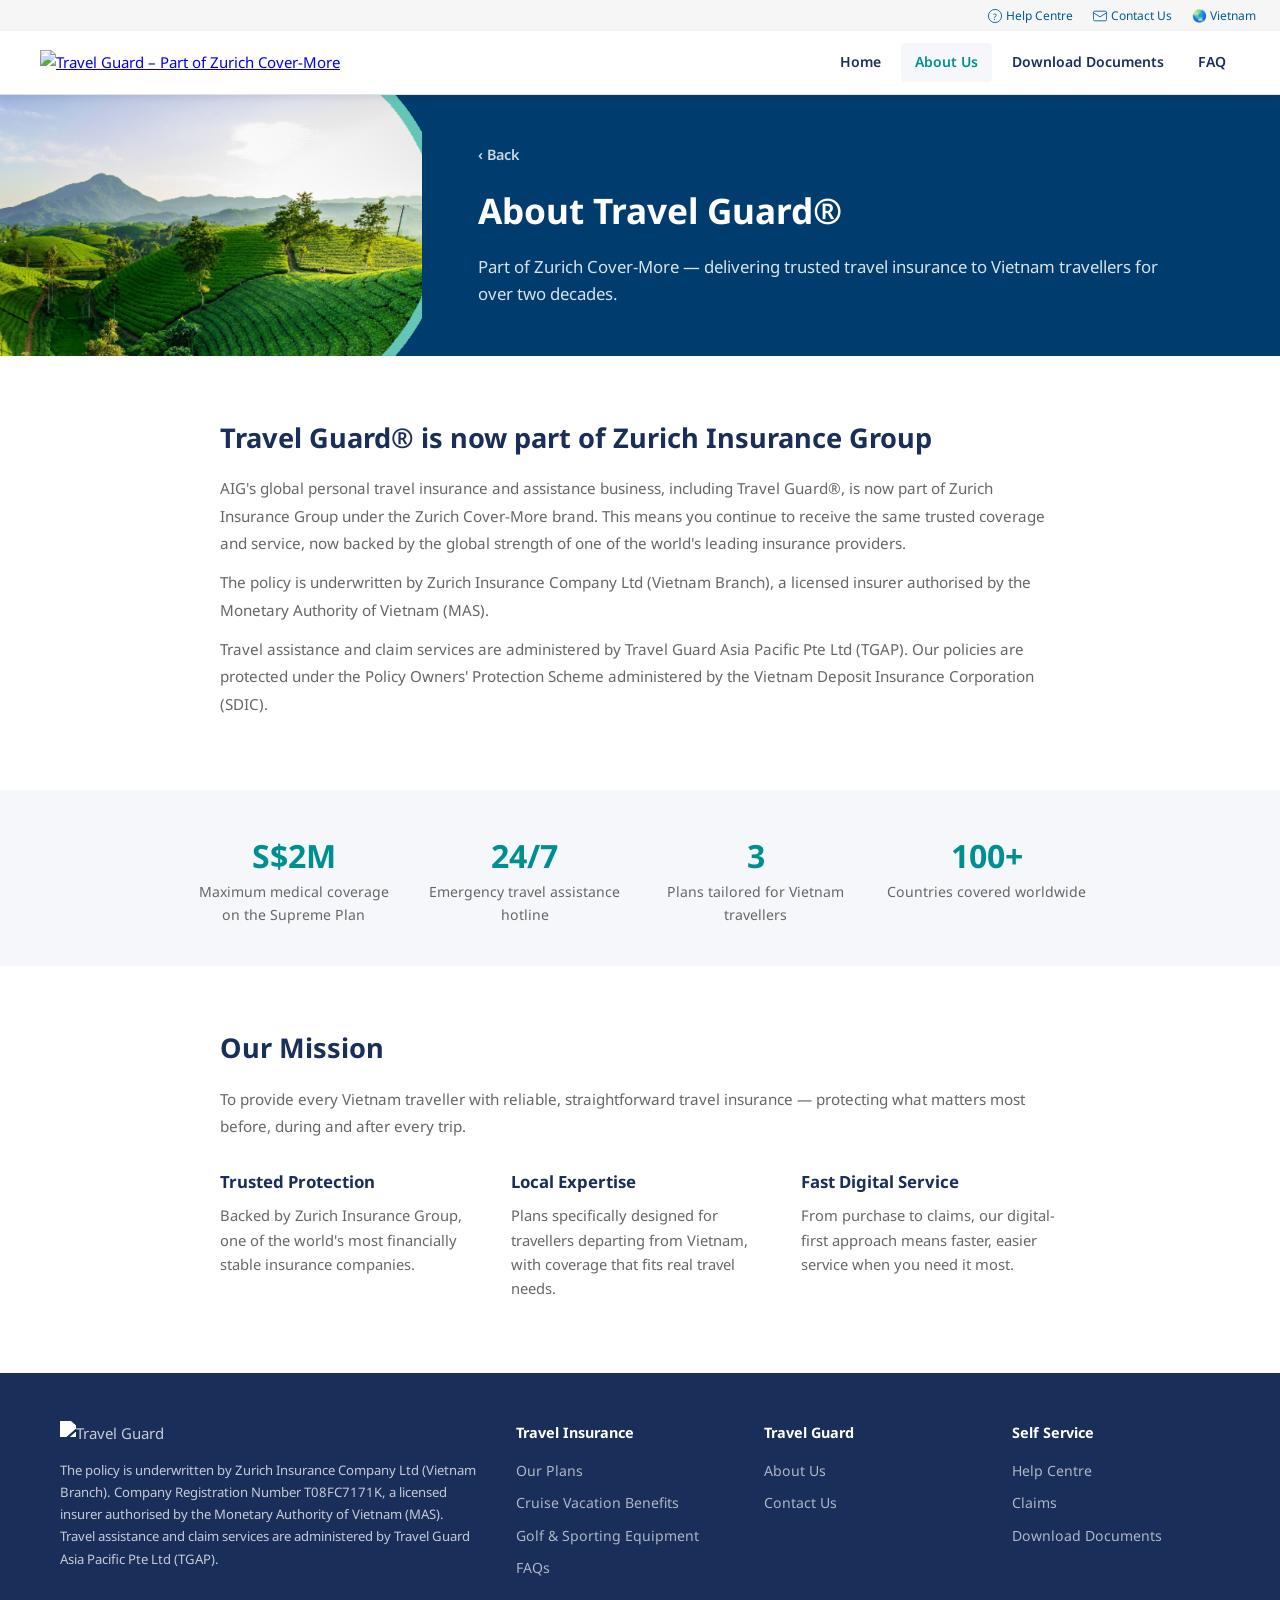
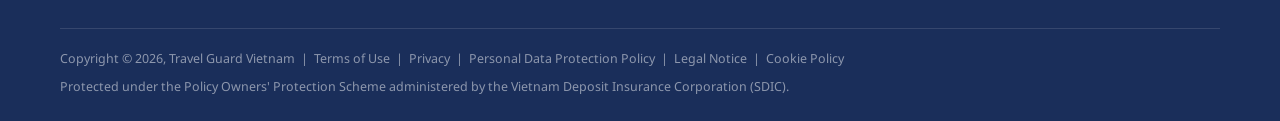
==== about.html @ 767e8b76 "Initial commit - Zurich VN website" ====
<!doctype html>
<html lang="en">
  <head>
    <meta charset="UTF-8" />
    <meta name="viewport" content="width=device-width, initial-scale=1.0" />
    <title>About Us – Travel Guard® Direct Vietnam</title>
    <link rel="preconnect" href="https://fonts.googleapis.com" />
    <link rel="preconnect" href="https://fonts.gstatic.com" crossorigin />
    <link
      href="https://fonts.googleapis.com/css2?family=Noto+Sans:ital,wght@0,300;0,400;0,600;0,700;1,400&display=swap"
      rel="stylesheet"
    />
    <link rel="stylesheet" href="css/styles.css" />
  </head>
  <body>
    <!-- UTILITY BAR -->
    <div class="utility-bar">
      <a href="help.html">
        <svg width="14" height="14" fill="currentColor" viewBox="0 0 16 16">
          <circle
            cx="8"
            cy="8"
            r="7.5"
            stroke="currentColor"
            stroke-width="1"
            fill="none"
          />
          <text
            x="8"
            y="12"
            text-anchor="middle"
            font-size="10"
            fill="currentColor"
          >
            ?
          </text>
        </svg>
        Help Centre
      </a>
      <a href="contact.html">
        <svg width="14" height="12" fill="currentColor" viewBox="0 0 16 12">
          <rect
            x=".5"
            y=".5"
            width="15"
            height="11"
            rx="1.5"
            stroke="currentColor"
            fill="none"
          />
          <path d="M0 2l8 5 8-5" stroke="currentColor" fill="none" />
        </svg>
        Contact Us
      </a>
      <span>🌏 Vietnam</span>
    </div>

    <!-- HEADER -->
    <header>
      <a class="logo" href="index.html">
        <img
          src="https://www.travelguard.com.sg/content/dam/common-logos/zurich/CM_Travel_Guard_v_RGB.svg"
          alt="Travel Guard – Part of Zurich Cover-More"
        />
      </a>
      <button class="hamburger" onclick="toggleNav()" aria-label="Toggle menu">
        <span></span><span></span><span></span>
      </button>
      <nav id="main-nav">
        <a href="index.html">Home</a>
        <a href="about.html" class="active">About Us</a>
        <a href="documents.html">Download Documents</a>
        <a href="faq.html">FAQ</a>
      </nav>
    </header>

    <div class="about-hero">
      <div class="about-hero-img"></div>
      <div class="about-hero-text">
        <a href="index.html" class="back-link">&#8249; Back</a>
        <h1>About Travel Guard®</h1>
        <p>
          Part of Zurich Cover-More — delivering trusted travel insurance to
          Vietnam travellers for over two decades.
        </p>
      </div>
    </div>

    <div class="about-content-wrap">
      <h2>Travel Guard® is now part of Zurich Insurance Group</h2>
      <p>
        AIG's global personal travel insurance and assistance business,
        including Travel Guard®, is now part of Zurich Insurance Group under the
        Zurich Cover-More brand. This means you continue to receive the same
        trusted coverage and service, now backed by the global strength of one
        of the world's leading insurance providers.
      </p>
      <p>
        The policy is underwritten by Zurich Insurance Company Ltd (Vietnam
        Branch), a licensed insurer authorised by the Monetary Authority of
        Vietnam (MAS).
      </p>
      <p>
        Travel assistance and claim services are administered by Travel Guard
        Asia Pacific Pte Ltd (TGAP). Our policies are protected under the Policy
        Owners' Protection Scheme administered by the Vietnam Deposit Insurance
        Corporation (SDIC).
      </p>
    </div>

    <div class="about-stats">
      <div class="about-stats-inner">
        <div class="about-stat">
          <h3>S$2M</h3>
          <p>Maximum medical coverage on the Supreme Plan</p>
        </div>
        <div class="about-stat">
          <h3>24/7</h3>
          <p>Emergency travel assistance hotline</p>
        </div>
        <div class="about-stat">
          <h3>3</h3>
          <p>Plans tailored for Vietnam travellers</p>
        </div>
        <div class="about-stat">
          <h3>100+</h3>
          <p>Countries covered worldwide</p>
        </div>
      </div>
    </div>

    <div class="about-content-wrap">
      <h2>Our Mission</h2>
      <p>
        To provide every Vietnam traveller with reliable, straightforward travel
        insurance — protecting what matters most before, during and after every
        trip.
      </p>

      <div class="about-mission-grid">
        <div class="about-mission-item">
          <h3>Trusted Protection</h3>
          <p>
            Backed by Zurich Insurance Group, one of the world's most
            financially stable insurance companies.
          </p>
        </div>
        <div class="about-mission-item">
          <h3>Local Expertise</h3>
          <p>
            Plans specifically designed for travellers departing from Vietnam,
            with coverage that fits real travel needs.
          </p>
        </div>
        <div class="about-mission-item">
          <h3>Fast Digital Service</h3>
          <p>
            From purchase to claims, our digital-first approach means faster,
            easier service when you need it most.
          </p>
        </div>
      </div>
    </div>

    <!-- FOOTER -->
    <footer>
      <div class="footer-grid">
        <div class="footer-brand">
          <img
            src="https://www.travelguard.com.sg/content/dam/common-logos/zurich/CM_Travel_Guard_v_RGB.svg"
            alt="Travel Guard"
          />
          <p>
            The policy is underwritten by Zurich Insurance Company Ltd (Vietnam
            Branch). Company Registration Number T08FC7171K, a licensed insurer
            authorised by the Monetary Authority of Vietnam (MAS). Travel
            assistance and claim services are administered by Travel Guard Asia
            Pacific Pte Ltd (TGAP).
          </p>
        </div>
        <div class="footer-col">
          <h5>Travel Insurance</h5>
          <ul>
            <li><a href="plans.html">Our Plans</a></li>
            <li><a href="plans.html">Cruise Vacation Benefits</a></li>
            <li><a href="plans.html">Golf &amp; Sporting Equipment</a></li>
            <li><a href="faq.html">FAQs</a></li>
          </ul>
        </div>
        <div class="footer-col">
          <h5>Travel Guard</h5>
          <ul>
            <li><a href="about.html">About Us</a></li>
            <li><a href="contact.html">Contact Us</a></li>
          </ul>
        </div>
        <div class="footer-col">
          <h5>Self Service</h5>
          <ul>
            <li><a href="help.html">Help Centre</a></li>
            <li><a href="claims.html">Claims</a></li>
            <li><a href="documents.html">Download Documents</a></li>
          </ul>
        </div>
      </div>
      <div class="footer-bottom">
        <p>
          Copyright &copy; 2026, Travel Guard Vietnam &nbsp;|&nbsp;
          <a href="#">Terms of Use</a> &nbsp;|&nbsp;
          <a href="#">Privacy</a> &nbsp;|&nbsp;
          <a href="#">Personal Data Protection Policy</a> &nbsp;|&nbsp;
          <a href="#">Legal Notice</a> &nbsp;|&nbsp;
          <a href="#">Cookie Policy</a>
        </p>
        <p style="margin-top: 8px">
          Protected under the Policy Owners' Protection Scheme administered by
          the Vietnam Deposit Insurance Corporation (SDIC).
        </p>
      </div>
    </footer>

    <script>
      function toggleNav() {
        const nav = document.getElementById("main-nav");
        const header = document.querySelector("header");
        nav.classList.toggle("open");
        header.classList.toggle("nav-open");
      }
      document
        .getElementById("main-nav")
        .addEventListener("click", function (e) {
          if (e.target.tagName === "A") {
            this.classList.remove("open");
            document.querySelector("header").classList.remove("nav-open");
          }
        });
    </script>
  </body>
</html>
---- css/styles.css ----
@import url('https://fonts.googleapis.com/css2?family=Noto+Sans:ital,wght@0,300;0,400;0,600;0,700;1,400&display=swap');

@font-face {
  font-family: 'Hinge Icons';
  src: url('/fonts/hinge-icons.woff') format('woff'),
       url('/fonts/hinge-icons.ttf') format('truetype');
  font-weight: normal;
  font-style: normal;
}

*, *::before, *::after { box-sizing: border-box; margin: 0; padding: 0; }

:root {
  --navy: #1a2e5a;
  --teal: #00b5b8;
  --teal-dark: #008f91;
  --light-bg: #f5f7fa;
  --border: #e0e4ea;
  --text: #333;
  --text-muted: #666;
  --white: #fff;
}

body { font-family: 'Noto Sans', Arial, sans-serif; color: var(--text); font-size: 15px; line-height: 1.6; background: #fff; }

/* ── UTILITY BAR ── */
.utility-bar {
  background: #F6F6F6;
  color: rgb(0, 91, 148);
  font-size: 12px;
  padding: 6px 24px;
  display: flex;
  justify-content: flex-end;
  gap: 20px;
  align-items: center;
}
.utility-bar a { color: rgb(0, 91, 148); text-decoration: none; display: flex; align-items: center; gap: 4px; }
.utility-bar a:hover { text-decoration: underline; }

/* ── HEADER ── */
header {
  background: #fff;
  border-bottom: 1px solid var(--border);
  padding: 12px 40px;
  display: flex;
  align-items: center;
  justify-content: space-between;
  position: sticky;
  top: 0;
  z-index: 100;
  box-shadow: 0 2px 8px rgba(0,0,0,.08);
}
.logo img { height: 60px; }
nav { display: flex; gap: 6px; align-items: center; }
nav a {
  text-decoration: none;
  color: var(--navy);
  font-weight: 600;
  font-size: 14px;
  padding: 8px 14px;
  border-radius: 4px;
  transition: background .2s;
  cursor: pointer;
}
nav a:hover, nav a.active { background: var(--light-bg); color: var(--teal-dark); }

/* ── HERO ── */
.hero {
  background: url('/images/singapore-dtc-hero.jpg') center 20%/cover no-repeat;
  min-height: 560px;
  display: flex;
  align-items: center;
  position: relative;
}
.hero::before {
  content: '';
  position: absolute; inset: 0;
  background: linear-gradient(to right, rgba(26,46,90,.32) 45%, rgba(26,46,90,.05));
}
.hero-content {
  position: relative;
  color: #fff;
  padding: 60px 60px;
  max-width: 580px;
}
.hero-content h1 { font-size: 2.4rem; font-weight: 700; line-height: 1.2; margin-bottom: 12px; }
.hero-content p { font-size: 1.1rem; opacity: .9; margin-bottom: 28px; }

/* ── BUTTONS ── */
.btn {
  display: inline-block;
  padding: 12px 28px;
  border-radius: 50px;
  font-weight: 700;
  font-size: 14px;
  cursor: pointer;
  text-decoration: none;
  border: none;
  transition: all .2s;
}
.btn-teal { background: var(--teal); color: #fff; }
.btn-teal:hover { background: var(--teal-dark); }
.btn-outline { background: transparent; border: 2px solid var(--navy); color: var(--navy); }
.btn-outline:hover { background: var(--navy); color: #fff; }
.btn-navy { background: var(--navy); color: #fff; }
.btn-navy:hover { opacity: .88; }

/* ── SECTION ── */
.section { padding: 60px 60px; }
.section-light { background: var(--light-bg); }
.section-navy { background: var(--navy); color: #fff; }
.section-title { font-size: 2.1rem; font-weight: 600; color: var(--navy); margin-bottom: 8px; }
.section-subtitle { font-size: 1rem; color: var(--text-muted); margin-bottom: 36px; max-width: 700px; }
.section-navy .section-title { color: #fff; }
.section-navy .section-subtitle { color: rgba(255,255,255,.75); }
.center { text-align: center; margin-left: auto; margin-right: auto; }

/* ── ZURICH BANNER ── */
.zurich-banner {
  display: grid;
  grid-template-columns: 300px 1fr;
  min-height: 340px;
  position: relative;
  width: 100%;
  gap: 0;
  background: #003D6E;
}
.zurich-banner-left {
  background: #9CC7E6;
  position: relative;
  display: flex;
  align-items: center;
  justify-content: flex-end;
  overflow: visible;
}
.zurich-banner-left img {
  position: absolute;
  right: -90px;
  width: 260px;
  height: auto;
  z-index: 2;
  border-radius: 4px;
}
.zurich-banner-right {
  background: #003D6E;
  padding: 48px 52px 48px 180px;
  display: flex;
  flex-direction: column;
  justify-content: center;
}
.zurich-banner-right h2 { font-size: 1.55rem; color: #fff; margin-bottom: 14px; font-weight: 700; }
.zurich-banner-right hr { border: none; border-top: 2px solid #c8a84b; margin-bottom: 20px; }
.zurich-banner-right p { color: rgba(255,255,255,.85); font-size: 0.93rem; line-height: 1.75; margin-bottom: 12px; }
.zurich-banner-right a { color: #fff; text-decoration: underline; }

@media (max-width: 768px) {
  .zurich-banner {
    display: flex;
    flex-direction: column;
  }
  .zurich-banner-left {
    background: #003D6E;
    justify-content: center;
    align-items: center;
    padding: 32px 40px 0;
    height: auto;
    overflow: hidden;
  }
  .zurich-banner-left img {
    position: static;
    width: 100%;
    max-width: 320px;
    right: auto;
    border-radius: 6px;
    display: block;
    margin: 0 auto;
  }
  .zurich-banner-right {
    background: #003D6E;
    padding: 8px 24px 36px;
  }
}

/* ── PLAN CARDS (homepage) ── */
.plan-cards { display: grid; grid-template-columns: repeat(3,1fr); gap: 24px; margin-top: 20px; }
.plan-card {
  background: #fff;
  border-radius: 12px;
  overflow: hidden;
  box-shadow: 0 2px 16px rgba(0,0,0,.08);
  border: 1px solid #9CC7E6;
  transition: border-color .2s, transform .2s;
  text-decoration: none;
  color: inherit;
}
.plan-card:hover { border-color: var(--teal); transform: translateY(-4px); }
.plan-card img { width: 100%; height: 130px; object-fit: cover; }
.plan-card-body { padding: 20px 24px 24px; text-align: center; }
.plan-card-body h3 { font-size: 1.611rem; color: #2167AE; margin-bottom: 6px; font-weight: 600; }
.plan-card-body p { font-size: 0.778rem; color: #1c252e; margin-bottom: 14px; }
.plan-card-body ul { list-style: none; font-size: 1rem; color: #1c252e; display: table; margin: 0 auto; }
.plan-card-body ul li { padding: 5px 0; padding-left: 22px; position: relative; font-weight: 600; text-align: left; }
.plan-card-body ul li::before {
  content: '';
  position: absolute;
  left: 0;
  top: 6px;
  width: 16px;
  height: 16px;
  background: url('/images/icons/Tick2.svg') center/contain no-repeat;
}

/* ── WHY TRUST SECTION ── */
.why-trust-section {
  display: flex;
  flex-direction: row;
  gap: 30px;
  align-items: center;
  justify-content: center;
  background: #e4edf8;
  padding: 60px 30px;
}
.why-trust-img {
  flex: 0 1 calc(25% - 22.5px);
  min-width: 200px;
}
.why-trust-img img { width: 100%; height: auto; display: block; }
.why-trust-content { flex: 0 1 calc(50% - 15px); min-width: 0; }
.why-trust-content .section-title { font-size: 1.7rem; margin-bottom: 16px; }
.why-trust-desc { font-size: 0.93rem; color: var(--text-muted); line-height: 1.75; margin-bottom: 20px; }
.why-trust-subtitle { font-size: 1.1rem; font-weight: 700; color: var(--navy); margin-bottom: 16px; }
.why-trust-list { list-style: none; display: flex; flex-direction: column; gap: 14px; }
.why-trust-list li { display: flex; gap: 16px; align-items: flex-start; font-size: 0.93rem; color: var(--text); line-height: 1.6; }
.why-trust-list li img { width: 36px; height: 36px; flex-shrink: 0; margin-top: 2px; }

@media (max-width: 768px) {
  .why-trust-section { flex-direction: column; padding: 36px 20px; gap: 20px; }
  .why-trust-img { width: 200px; align-self: center; }
  .why-trust-content { max-width: 100%; }
}

/* ── FAQ ACCORDION ── */
.faq-list { max-width: 930px; margin: 0 auto; }
.faq-item { border-top: 1px solid #f1f6fb; }
.faq-item:last-child { border-bottom: 1px solid #f1f6fb; }
.faq-question {
  width: 100%; text-align: left; background: none; border: none;
  padding: 30px 60px 30px 0; font-size: 1.333rem; font-weight: 600; color: #2167AE;
  cursor: pointer; display: flex; justify-content: space-between; align-items: center;
  font-family: inherit; line-height: 1.4; position: relative;
}
.faq-question:hover { color: var(--navy); }
.faq-question .faq-icon {
  position: absolute; right: 0; top: 50%; transform: translateY(-50%);
  width: 20px; height: 20px; flex-shrink: 0; color: #2167AE; transition: transform .3s;
}
.faq-item.open .faq-question .faq-icon { transform: translateY(-50%) rotate(180deg); }
.faq-answer { display: none; padding: 0 0 24px; font-size: 0.95rem; color: var(--text-muted); line-height: 1.7; }
.faq-item.open .faq-answer { display: block; }
.faq-group-title { font-size: 2.1rem; color: #003D6E; font-weight: 600; margin: 48px 0 8px; }
.faq-page-hero { background: #fff; text-align: center; padding: 56px 30px 32px; }
.faq-page-hero h1 { font-size: 2.4rem; color: #003D6E; font-weight: 700; margin-bottom: 16px; max-width: 860px; margin-left: auto; margin-right: auto; }
.faq-page-hero p { color: var(--text-muted); font-size: 1rem; margin-bottom: 28px; }
.faq-page-nav { font-size: 0.88rem; }
.faq-page-nav strong { display: block; font-weight: 700; color: var(--navy); letter-spacing: 0.05em; margin-bottom: 6px; }
.faq-page-nav a { color: #2167AE; text-decoration: underline; }
.faq-content-section { background: #f1f6fc; padding: 0 30px 60px; }
.faq-content-inner { max-width: 930px; margin: 0 auto; }

/* ── PLANE DIVIDER ── */
.plane-divider {
  display: flex;
  align-items: center;
  width: 88%;
  margin: 0;
  position: relative;
  margin-top: -27px;
}
.plane-divider-line {
  flex: 1;
  height: 11.5px;
  background: #64C5B9;
}
.plane-divider-img {
  width: 80px;
  height: auto;
  margin-left: -4px;
  filter: none;
}

/* ── PLANS PAGE ── */
.plans-hero {
  background: url('/images/tgplans_featured.jpg') center/cover no-repeat;
  min-height: 280px; display: flex; align-items: center; justify-content: center;
  text-align: center; position: relative;
}
.plans-hero::before { content:''; position:absolute; inset:0; background:rgba(0,40,90,0.55); }
.plans-hero-content { position: relative; z-index: 1; color: #fff; padding: 0 40px; }
.plans-hero-content h1 { font-size: 2.4rem; font-weight: 700; margin-bottom: 0; }
.plans-intro { text-align: center; padding: 52px 40px 36px; background: #fff; }
.plans-intro h2 { font-size: 1.75rem; color: var(--navy); font-weight: 700; margin-bottom: 14px; }
.plans-intro p { color: var(--text-muted); max-width: 780px; margin: 0 auto; font-size: 0.97rem; line-height: 1.7; }

.plan-detail-wrap.bg-grey { background: #f5f7fa; }
.plan-detail { display: grid; grid-template-columns: 300px 1fr; gap: 60px; align-items: start; padding: 60px; max-width: 1220px; margin-left: auto; margin-right: auto; }
.plan-detail-left { text-align: center; }
.plan-detail-left img { width: 260px; height: auto; object-fit: cover; display: block; margin: 0 auto 20px; border-radius: 8px; }
.plan-detail-left.plan-img-circle img { height: 260px; border-radius: 50%; }
.plan-detail-left h2 { font-size:2.111rem; color: #003D6E; font-weight: 600; margin-bottom: 6px; }
.plan-detail-left h3 { font-size: 1.333rem; color: #003D6E; font-weight: 400; margin-bottom: 14px; }
.plan-detail-left p { font-size: 1rem; color: var(--text-muted); line-height: 1.65; }
.plan-detail-right h3.plan-why { font-size: 1.611rem; line-height: 1.65;color:#003D6E; font-weight: 700; margin-bottom: 4px; }
.plan-detail-right p.plan-benefits-label { font-size: 1.167rem; color: #003D6E; font-weight: 700; margin-bottom: 20px; }
.plan-icon-list { display: flex; flex-direction: column; gap: 18px; }
.plan-icon-item { display: flex; align-items: flex-start; gap: 16px; }
.plan-icon-item img { width: 32px; height: 32px; flex-shrink: 0; margin-top: 2px; }
.plan-icon-item p { font-size: 1rem; color: #003D6E; line-height: 1.55; margin: 0; }

/* ── COMPARISON CARDS ── */
.compare-section { padding: 60px 40px; background: #fff; }
.compare-section-inner { max-width: 1100px; margin: 0 auto; }
.compare-section h2 { font-size: 1.75rem; color: var(--navy); text-align: center; font-weight: 700; margin-bottom: 8px; }
.compare-section .compare-sub { text-align: center; color: var(--text-muted); font-size: 0.95rem; margin-bottom: 28px; }
.compare-section .compare-desc { text-align: center; color: var(--text-muted); font-size: 0.9rem; max-width: 700px; margin: 0 auto 36px; line-height: 1.6; }
.compare-cards { display: grid; grid-template-columns: 1fr 1fr 1fr; gap: 28px; }
.compare-card { border: 1px solid #9CC7E6; border-radius: 4px; overflow: hidden; }
.compare-card-img img { width: 100%; height: 160px; object-fit: cover; display: block; }
.compare-card-body { padding: 20px; }
.compare-card-body h3 { font-size: 1.611rem; color: #2167AE; font-weight: 700; text-align: center; margin-bottom: 4px; }
.compare-card-body p.card-sub { font-size: 0.778rem; color: var(--text-muted); text-align: center; margin-bottom: 16px; }
.compare-card-checklist { list-style: none; margin-bottom: 0; }
.compare-card-checklist li { display: flex; align-items: flex-start; gap: 10px; font-size: 0.88rem; padding: 6px 0; border-bottom: 1px solid #f1f6fb; line-height: 1.4; }
.compare-card-checklist li:last-child { border-bottom: none; }
.compare-card-checklist li img { width: 16px; height: 16px; flex-shrink: 0; margin-top: 2px; }
.compare-card-popular { background: #003D6E; color: #fff; font-size: 0.88rem; font-weight: 600; padding: 10px 20px; text-align: center; }
.compare-coverage-row { padding: 12px 20px; border-bottom: 1px solid #f1f6fb; text-align: center; }
.compare-coverage-row:last-child { border-bottom: none; }
.compare-coverage-row .cov-name { font-size: 0.88rem; color: #2167AE; font-weight: 700; margin-bottom: 3px; }
.compare-coverage-row .cov-val { font-size: 0.82rem; color: var(--text-muted); display: flex; align-items: center; justify-content: center; gap: 5px; }
.compare-coverage-row .cov-val.not-included { color: #c00; }
.tick { color: var(--teal); font-weight: 700; }
.cross { color: #c00; }
.compare-med-header { background: #003D6E; color: #fff; font-size: 0.88rem; font-weight: 600; padding: 10px 20px; text-align: center; }
.cat-row td { font-weight: 700; color: var(--navy); background: #eef2f8 !important; font-size: 0.88rem; text-transform: uppercase; letter-spacing: .5px; }

/* ── DOCUMENTS PAGE ── */
.docs-page-wrap { max-width: 860px; margin: 0 auto; padding: 60px 30px; }
.docs-page-wrap h1 { font-size: 1.9rem; font-weight: 700; color: var(--navy); margin-bottom: 8px; }
.docs-page-wrap .docs-subtitle { color: var(--text-muted); font-size: 0.95rem; margin-bottom: 48px; }
.docs-group { margin-bottom: 44px; }
.docs-group-title { font-size: 1.1rem; font-weight: 700; color: var(--navy); margin-bottom: 20px; padding-bottom: 10px; border-bottom: 2px solid #eef4fb; }
.doc-item {
  display: flex; align-items: center; gap: 18px;
  padding: 14px 0; border-bottom: 1px solid #f1f6fb;
  cursor: pointer; text-decoration: none;
}
.doc-item:last-child { border-bottom: none; }
.doc-item:hover .doc-item-name { color: #2167AE; text-decoration: underline; }
.doc-item img, .doc-item svg { width: 36px; height: 36px; flex-shrink: 0; }
.doc-item-name { font-weight: 700; color: var(--navy); font-size: 0.95rem; }
.doc-info p { color: var(--text-muted); font-size: 0.82rem; }
.doc-info .doc-size { color: var(--teal-dark); font-size: 0.8rem; font-weight: 600; }

/* ── CLAIMS PAGE ── */
.claims-page-wrap { max-width: 760px; margin: 0 auto; padding: 60px 30px; }
.claims-page-wrap h1 { font-size: 1.9rem; font-weight: 700; color: var(--navy); margin-bottom: 28px; }
.claims-expect-item { display: flex; align-items: flex-start; gap: 18px; margin-bottom: 22px; }
.claims-expect-item img { width: 36px; height: 36px; flex-shrink: 0; margin-top: 2px; }
.claims-expect-item p { font-size: 0.95rem; color: var(--text-muted); line-height: 1.6; margin: 0; }
.claims-expect-item p strong { color: var(--navy); }
.claims-docs-section { margin-top: 48px; }
.claims-docs-section h2 { font-size: 1.4rem; font-weight: 700; color: var(--navy); margin-bottom: 8px; }
.claims-docs-section > p { font-size: 0.95rem; color: var(--text-muted); margin-bottom: 20px; }
.claims-docs-section h3 { font-size: 1rem; font-weight: 700; color: #2167AE; margin-bottom: 10px; }
.claims-docs-section ul { list-style: disc; padding-left: 24px; }
.claims-docs-section ul li { font-size: 0.95rem; color: #2167AE; margin-bottom: 6px; }

/* ── CONTACT PAGE ── */
.contact-hero { display: flex; background: #003D6E; min-height: 240px; overflow: hidden; }
.contact-hero-img { flex-shrink: 0; width: 33%; background: url('/images/contact_featured.png') center/cover no-repeat; }
.contact-hero-img img { display: none; }
.contact-hero-text { padding: 48px 56px; display: flex; flex-direction: column; justify-content: center; }
.contact-hero-text .back-link { color: rgba(255,255,255,0.8); font-size: 0.9rem; text-decoration: none; margin-bottom: 16px; display: inline-block; }
.contact-hero-text .back-link:hover { color: #fff; }
.contact-hero-text h1 { color: #fff; font-size: 2.667rem; font-weight: 600; margin-bottom: 10px; }
.contact-hero-text p { color: rgba(255,255,255,0.85); font-size: 1rem; }
.contact-form-wrap { max-width: 900px; margin: 0 auto; padding: 60px 30px; }
.contact-form-wrap h2 { color: var(--navy); font-size: 1.7rem; font-weight: 700; margin-bottom: 12px; }
.contact-form-wrap .form-intro { color: var(--text-muted); font-size: 0.93rem; margin-bottom: 6px; }
.contact-form-wrap .form-intro a { color: #2167AE; }
.contact-form-wrap .required-note { font-size: 0.88rem; color: var(--text-muted); margin-bottom: 28px; }
.contact-form-wrap .required-note span { color: #c00; }
.cf-row { display: grid; grid-template-columns: 1fr 1fr; gap: 20px; margin-bottom: 20px; }
.cf-field { display: flex; flex-direction: column; }
.cf-field label { font-weight: 600; font-size: 0.9rem; color: var(--navy); margin-bottom: 6px; }
.cf-field label span { color: #c00; }
.cf-field input, .cf-field select, .cf-field textarea {
  width: 100%; padding: 10px 14px; border: 1px solid #ccc;
  font-size: 0.93rem; font-family: inherit; color: var(--text);
  background: #fff; box-sizing: border-box;
}
.cf-field input:focus, .cf-field select:focus, .cf-field textarea:focus { outline: none; border-color: #2167AE; }
.cf-field textarea { height: 130px; resize: vertical; }
.cf-divider { border: none; border-top: 1px solid #2167AE; margin: 8px 0 24px; }
.cf-full { margin-bottom: 20px; }
.cf-full label { display: block; font-weight: 600; font-size: 0.9rem; color: var(--navy); margin-bottom: 6px; }
.cf-full label span { color: #c00; }
.cf-full input, .cf-full select, .cf-full textarea {
  width: 100%; padding: 10px 14px; border: 1px solid #ccc;
  font-size: 0.93rem; font-family: inherit; color: var(--text); box-sizing: border-box;
}
.cf-full textarea { height: 130px; resize: vertical; }
.cf-consent { margin: 20px 0; font-size: 0.88rem; }
.cf-consent p { font-weight: 700; color: var(--navy); margin-bottom: 10px; }
.cf-consent p span { color: #c00; }
.cf-consent label { display: flex; align-items: flex-start; gap: 10px; color: var(--text-muted); margin-bottom: 10px; line-height: 1.5; cursor: pointer; }
.cf-consent input[type=checkbox] { margin-top: 2px; flex-shrink: 0; }
.cf-consent a { color: #2167AE; }
.cf-submit { text-align: center; margin-top: 24px; }
.cf-submit button {
  background: #003D6E; color: #fff; border: none; padding: 14px 48px;
  font-size: 1rem; font-weight: 600; font-family: inherit; cursor: pointer;
  border-radius: 40px;
}
.cf-submit button:hover { background: #002d54; }
.contact-support { background: #f6f6f6; padding: 60px 30px; }
.contact-support-inner { max-width: 900px; margin: 0 auto; }
.contact-support-inner h2 { font-size: 1.9rem; color: var(--navy); font-weight: 700; margin-bottom: 32px; }
.contact-support-grid { display: grid; grid-template-columns: 1fr 1fr; gap: 40px 60px; }
.contact-support-item { display: flex; align-items: flex-start; gap: 18px; }
.contact-support-item img { width: 40px; height: 40px; flex-shrink: 0; margin-top: 2px; }
.contact-support-item h3 { font-size: 1.05rem; color: var(--navy); font-weight: 700; margin-bottom: 8px; }
.contact-support-item a { color: #2167AE; text-decoration: none; display: block; font-size: 0.92rem; }
.contact-support-item a:hover { text-decoration: underline; }
.contact-support-item p { font-size: 0.92rem; color: var(--text-muted); line-height: 1.6; margin-top: 4px; }

/* ── HELP CENTRE ── */
.help-hero {
  background: url('/images/help-center_hero.jpg') center/cover no-repeat;
  min-height: 200px; display: flex; align-items: center; justify-content: center;
  text-align: center; position: relative;
}
.help-hero::before { content:''; position:absolute; inset:0; background:rgba(10,40,80,0.55); }
.help-hero-content { position:relative; z-index:1; color:#fff; padding: 60px 30px; }
.help-hero-content h1 { color:#fff; font-size: 2.5rem; font-weight:700; margin-bottom:12px; }
.help-hero-content p { color:rgba(255,255,255,0.9); font-size:1.05rem; }
.help-in-this-section {
  background:#fff; text-align:center; padding: 18px 30px;
  font-size:0.85rem; border-bottom: 1px solid #e8e8e8;
}
.help-in-this-section strong { display:block; font-weight:700; color:#333; letter-spacing:0.05em; font-size:0.78rem; margin-bottom:6px; }
.help-in-this-section a { color: #2167AE; text-decoration:none; }
.help-in-this-section a:hover { text-decoration:underline; }
.help-in-this-section span { color:#999; margin: 0 6px; }
.help-tools-section { background: #eef4fb; padding: 48px 30px; }
.help-tools-inner { max-width: 900px; margin: 0 auto; display: grid; grid-template-columns: 1fr; gap: 24px; }
.help-tool-card {
  background:#fff; border-radius:4px; padding: 28px 32px;
  display: flex; align-items: flex-start; gap: 20px;
}
.help-tool-card img { width: 40px; height: 40px; flex-shrink:0; margin-top:2px; }
.help-tool-card h2 { color: #2167AE; font-size:1.15rem; font-weight:700; margin-bottom:10px; }
.help-tool-card ul { list-style: disc; padding-left: 20px; color: var(--text-muted); font-size:0.92rem; line-height:1.7; }
.help-tool-card p { color: var(--text-muted); font-size:0.92rem; line-height:1.6; }
.help-faq-section { background:#fff; padding: 60px 30px; }
.help-faq-section h2 { font-size:1.9rem; color:var(--navy); font-weight:700; margin-bottom:32px; }
.help-faq-inner { max-width:930px; margin:0 auto; }
.help-faq-preview { max-width: 760px; margin: 0 auto; }
.help-faq-item { border-bottom: 1px solid var(--border); padding: 14px 0; }
.help-faq-item a { color: var(--navy); text-decoration: none; font-weight: 600; font-size: 0.95rem; }
.help-faq-item a:hover { color: var(--teal-dark); }
.help-support-section { background: #f6f6f6; padding: 60px 30px; }
.help-support-section h2 { font-size:1.9rem; color:var(--navy); font-weight:700; margin-bottom:32px; }
.help-support-inner { max-width:900px; margin:0 auto; display:grid; grid-template-columns: 1fr 1fr; gap: 40px 60px; }
.help-support-item { display:flex; align-items:flex-start; gap:18px; }
.help-support-item img { width:36px; height:36px; flex-shrink:0; margin-top:4px; }
.help-support-item h2 { font-size:1.05rem; color:var(--navy); font-weight:700; margin-bottom:10px; }
.help-support-item a { color:#2167AE; text-decoration:none; display:block; font-size:0.92rem; }
.help-support-item a:hover { text-decoration:underline; }
.help-support-item p { font-size:0.92rem; color:var(--text-muted); line-height:1.6; margin-top:6px; }

/* ── FOOTER ── */
footer {
  background: var(--navy);
  color: rgba(255,255,255,.75);
  padding: 48px 60px 24px;
}
.footer-grid { display: grid; grid-template-columns: 2fr 1fr 1fr 1fr; gap: 40px; margin-bottom: 40px; }
.footer-brand img { height: 55px; filter: brightness(0) invert(1); margin-bottom: 14px; }
.footer-brand p { font-size: 0.82rem; line-height: 1.7; }
.footer-col h5 { color: #fff; font-size: 0.9rem; margin-bottom: 14px; font-weight: 700; }
.footer-col ul { list-style: none; }
.footer-col ul li { margin-bottom: 8px; }
.footer-col ul li a { color: rgba(255,255,255,.65); text-decoration: none; font-size: 0.88rem; }
.footer-col ul li a:hover { color: #fff; }
.footer-bottom { border-top: 1px solid rgba(255,255,255,.12); padding-top: 20px; font-size: 0.78rem; color: rgba(255,255,255,.5); }
.footer-bottom a { color: rgba(255,255,255,.5); text-decoration: none; }
.footer-bottom a:hover { color: rgba(255,255,255,.8); }

/* ── ABOUT PAGE ── */
.about-hero {
  display: flex;
  background: #003D6E;
  min-height: 240px;
  overflow: hidden;
}
.about-hero-img { flex-shrink: 0; width: 33%; background: url('/images/about_us.png') center/cover no-repeat; }
.about-hero-text { padding: 48px 56px; display: flex; flex-direction: column; justify-content: center; color: #fff; }
.about-hero-text .back-link { color: rgba(255,255,255,0.8); font-size: 0.9rem; text-decoration: none; margin-bottom: 16px; display: inline-block; font-weight: 600; }
.about-hero-text .back-link:hover { color: #fff; }
.about-hero-text h1 { font-size: 2.2rem; font-weight: 700; margin-bottom: 16px; }
.about-hero-text p { font-size: 1.05rem; opacity: .85; max-width: 700px; }
.about-content-wrap { max-width: 900px; margin: 0 auto; padding: 60px 30px; }
.about-content-wrap h2 { font-size: 1.7rem; color: var(--navy); font-weight: 700; margin-bottom: 16px; }
.about-content-wrap p { color: var(--text-muted); font-size: 0.95rem; line-height: 1.8; margin-bottom: 12px; }
.about-stats { background: var(--light-bg); padding: 40px 30px; }
.about-stats-inner { max-width: 900px; margin: 0 auto; display: grid; grid-template-columns: repeat(4,1fr); gap: 24px; }
.about-stat { text-align: center; }
.about-stat h3 { font-size: 2rem; color: var(--teal-dark); font-weight: 700; }
.about-stat p { font-size: 0.88rem; color: var(--text-muted); }
.about-mission-grid { display: grid; grid-template-columns: 1fr 1fr 1fr; gap: 32px; margin-top: 28px; }
.about-mission-item h3 { font-size: 1.05rem; color: var(--navy); font-weight: 700; margin-bottom: 8px; }
.about-mission-item p { font-size: 0.92rem; color: var(--text-muted); line-height: 1.65; }

/* ── HAMBURGER ── */
.hamburger {
  display: none;
  flex-direction: column;
  gap: 5px;
  background: none;
  border: none;
  cursor: pointer;
  padding: 4px;
}
.hamburger span {
  display: block;
  width: 24px;
  height: 2px;
  background: var(--navy);
  border-radius: 2px;
  transition: all .3s;
}
.nav-open .hamburger span:nth-child(1) { transform: translateY(7px) rotate(45deg); }
.nav-open .hamburger span:nth-child(2) { opacity: 0; }
.nav-open .hamburger span:nth-child(3) { transform: translateY(-7px) rotate(-45deg); }

/* ── RESPONSIVE ── */
@media (max-width: 768px) {

  /* Utility bar */
  .utility-bar { font-size: 11px; padding: 6px 16px; gap: 12px; }

  /* Header */
  header {
    padding: 10px 16px;
    flex-wrap: wrap;
    position: sticky;
  }
  .logo img { height: 44px; }
  .hamburger { display: flex; }
  nav {
    display: none;
    flex-direction: column;
    width: 100%;
    padding: 8px 0 12px;
    border-top: 1px solid var(--border);
    margin-top: 8px;
    gap: 2px;
  }
  nav.open { display: flex; }
  nav a { font-size: 15px; padding: 10px 8px; }

  /* Sections */
  .section { padding: 36px 16px; }
  .section-title { font-size: 1.35rem; }
  .section-subtitle { font-size: 0.92rem; }

  /* Hero */
  .hero { min-height: 300px; }
  .hero-content { padding: 40px 20px; }
  .hero-content h1 { font-size: 1.7rem; }
  .hero-content p { font-size: 0.95rem; }

  /* Zurich banner */
  .zurich-banner { flex-direction: column; padding: 28px 16px; gap: 20px; }
  .zurich-banner img { width: 100%; max-width: 100%; border-radius: 8px; }

  /* Plan cards — single column */
  .plan-cards { grid-template-columns: 1fr; gap: 16px; }

  /* Trust grid — single column */
  .trust-grid { grid-template-columns: 1fr; gap: 20px; }

  /* FAQ */
  .faq-list { padding: 0; }
  .faq-question { font-size: 0.93rem; }

  /* Plans page */
  .plans-hero { padding: 40px 20px; }
  .plans-hero h1 { font-size: 1.6rem; }
  .plans-intro { padding: 32px 16px 12px; }

  .plan-detail {
    grid-template-columns: 1fr;
    padding: 32px 16px;
    gap: 20px;
  }
  .plan-detail-img { display: flex; justify-content: center; }
  .plan-detail-img img { max-width: 200px; }

  /* Compare table — scrollable */
  .compare-section { padding: 36px 16px; overflow-x: auto; }
  .compare-table { min-width: 560px; font-size: 0.82rem; }
  .compare-table th, .compare-table td { padding: 10px 12px; }

  /* Docs grid */
  .docs-page-wrap { padding: 40px 20px; }

  /* Claims */
  .claims-page-wrap { padding: 40px 20px; }

  /* Contact */
  .contact-hero { flex-direction: column; }
  .contact-hero-img { display: none; }
  .cf-row { grid-template-columns: 1fr; }
  .contact-support-grid { grid-template-columns: 1fr; gap: 28px; }

  /* Help */
  .help-support-inner { grid-template-columns: 1fr; gap: 24px; }

  /* Footer */
  footer { padding: 36px 16px 20px; }
  .footer-grid { grid-template-columns: 1fr; gap: 24px; }

  /* About */
  .about-hero { flex-direction: column; }
  .about-hero-img { display: none; }
  .about-hero-text { padding: 48px 20px; }
  .about-hero-text h1 { font-size: 1.7rem; }
  .about-content-wrap { padding: 40px 20px; }
  .about-mission-grid { grid-template-columns: 1fr; gap: 20px; }
  .about-stats { padding: 28px 16px; }
  .about-stats-inner { grid-template-columns: 1fr 1fr; gap: 16px; }
}

@media (max-width: 480px) {
  .about-stats-inner { grid-template-columns: 1fr 1fr; }
  .hero-content h1 { font-size: 1.45rem; }
}
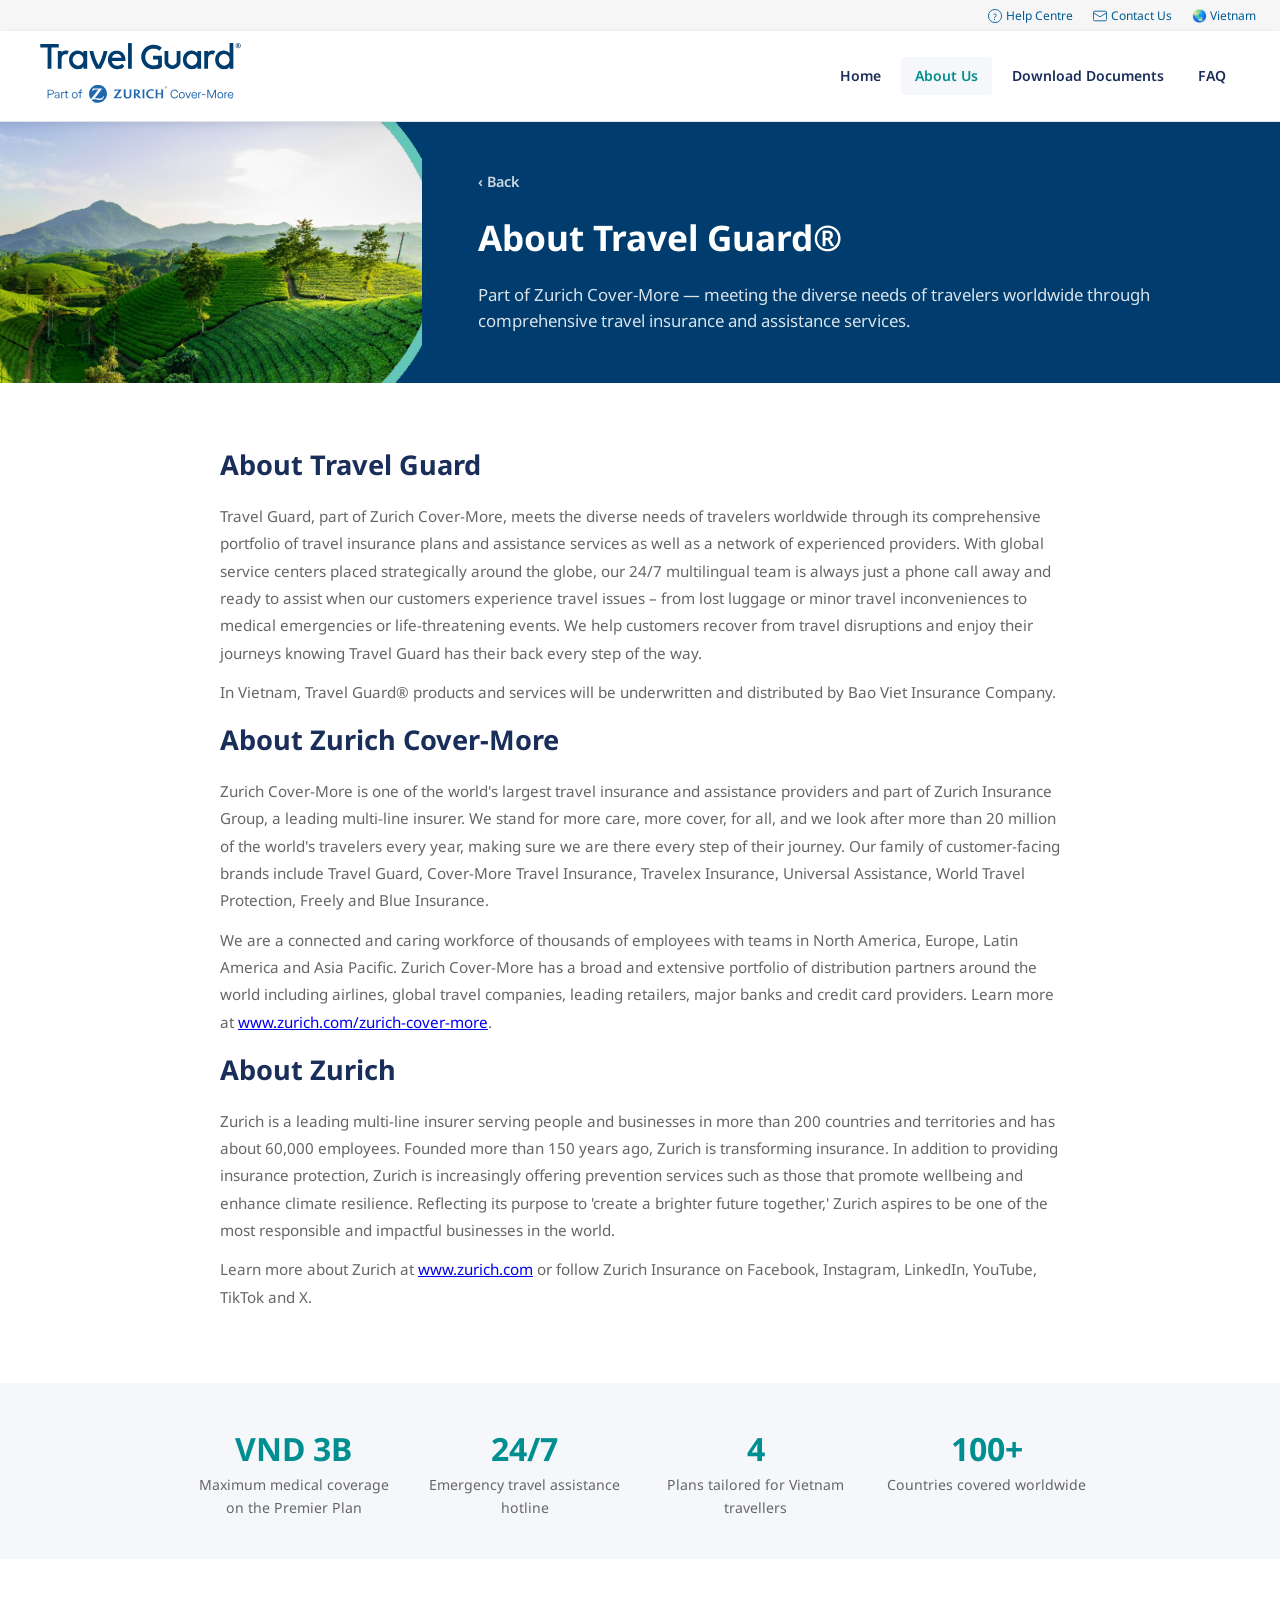
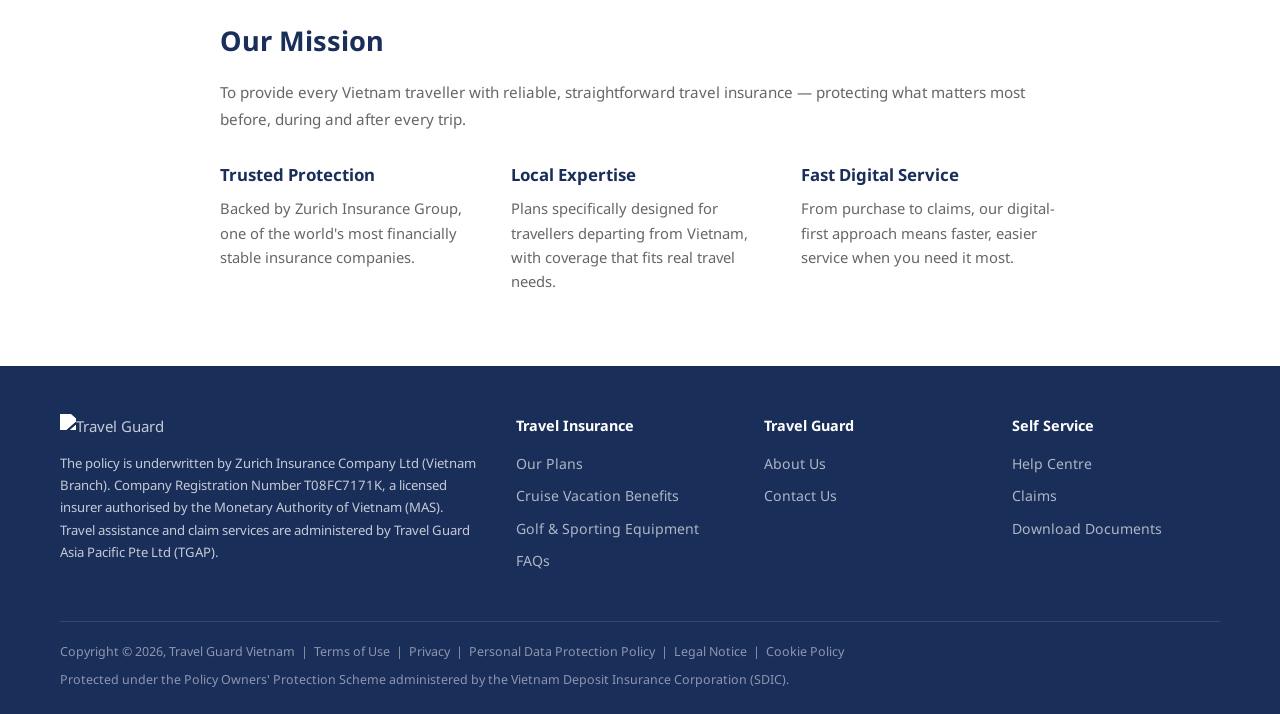
==== commit bc42fbab: "update #69271" ====
--- a/about.html
+++ b/about.html
@@ -59,7 +59,7 @@
     <header>
       <a class="logo" href="index.html">
         <img
-          src="https://www.travelguard.com.sg/content/dam/common-logos/zurich/CM_Travel_Guard_v_RGB.svg"
+          src="/images/CM_Travel_Guard_v_RGB.svg"
           alt="Travel Guard – Part of Zurich Cover-More"
         />
       </a>
@@ -80,46 +80,82 @@
         <a href="index.html" class="back-link">&#8249; Back</a>
         <h1>About Travel Guard®</h1>
         <p>
-          Part of Zurich Cover-More — delivering trusted travel insurance to
-          Vietnam travellers for over two decades.
+          Part of Zurich Cover-More — meeting the diverse needs of travelers
+          worldwide through comprehensive travel insurance and assistance services.
         </p>
       </div>
     </div>
 
     <div class="about-content-wrap">
-      <h2>Travel Guard® is now part of Zurich Insurance Group</h2>
-      <p>
-        AIG's global personal travel insurance and assistance business,
-        including Travel Guard®, is now part of Zurich Insurance Group under the
-        Zurich Cover-More brand. This means you continue to receive the same
-        trusted coverage and service, now backed by the global strength of one
-        of the world's leading insurance providers.
-      </p>
-      <p>
-        The policy is underwritten by Zurich Insurance Company Ltd (Vietnam
-        Branch), a licensed insurer authorised by the Monetary Authority of
-        Vietnam (MAS).
-      </p>
-      <p>
-        Travel assistance and claim services are administered by Travel Guard
-        Asia Pacific Pte Ltd (TGAP). Our policies are protected under the Policy
-        Owners' Protection Scheme administered by the Vietnam Deposit Insurance
-        Corporation (SDIC).
+      <h2>About Travel Guard</h2>
+      <p>
+        Travel Guard, part of Zurich Cover-More, meets the diverse needs of
+        travelers worldwide through its comprehensive portfolio of travel
+        insurance plans and assistance services as well as a network of
+        experienced providers. With global service centers placed strategically
+        around the globe, our 24/7 multilingual team is always just a phone
+        call away and ready to assist when our customers experience travel
+        issues – from lost luggage or minor travel inconveniences to medical
+        emergencies or life-threatening events. We help customers recover from
+        travel disruptions and enjoy their journeys knowing Travel Guard has
+        their back every step of the way.
+      </p>
+      <p>
+        In Vietnam, Travel Guard® products and services will be underwritten
+        and distributed by Bao Viet Insurance Company.
+      </p>
+
+      <h2>About Zurich Cover-More</h2>
+      <p>
+        Zurich Cover-More is one of the world's largest travel insurance and
+        assistance providers and part of Zurich Insurance Group, a leading
+        multi-line insurer. We stand for more care, more cover, for all, and we
+        look after more than 20 million of the world's travelers every year,
+        making sure we are there every step of their journey. Our family of
+        customer-facing brands include Travel Guard, Cover-More Travel
+        Insurance, Travelex Insurance, Universal Assistance, World Travel
+        Protection, Freely and Blue Insurance.
+      </p>
+      <p>
+        We are a connected and caring workforce of thousands of employees with
+        teams in North America, Europe, Latin America and Asia Pacific. Zurich
+        Cover-More has a broad and extensive portfolio of distribution partners
+        around the world including airlines, global travel companies, leading
+        retailers, major banks and credit card providers. Learn more at
+        <a href="https://www.zurich.com/zurich-cover-more" target="_blank" rel="noopener">www.zurich.com/zurich-cover-more</a>.
+      </p>
+
+      <h2>About Zurich</h2>
+      <p>
+        Zurich is a leading multi-line insurer serving people and businesses in
+        more than 200 countries and territories and has about 60,000 employees.
+        Founded more than 150 years ago, Zurich is transforming insurance. In
+        addition to providing insurance protection, Zurich is increasingly
+        offering prevention services such as those that promote wellbeing and
+        enhance climate resilience. Reflecting its purpose to 'create a
+        brighter future together,' Zurich aspires to be one of the most
+        responsible and impactful businesses in the world.
+      </p>
+      <p>
+        Learn more about Zurich at
+        <a href="https://www.zurich.com" target="_blank" rel="noopener">www.zurich.com</a>
+        or follow Zurich Insurance on Facebook, Instagram, LinkedIn, YouTube,
+        TikTok and X.
       </p>
     </div>
 
     <div class="about-stats">
       <div class="about-stats-inner">
         <div class="about-stat">
-          <h3>S$2M</h3>
-          <p>Maximum medical coverage on the Supreme Plan</p>
+          <h3>VND 3B</h3>
+          <p>Maximum medical coverage on the Premier Plan</p>
         </div>
         <div class="about-stat">
           <h3>24/7</h3>
           <p>Emergency travel assistance hotline</p>
         </div>
         <div class="about-stat">
-          <h3>3</h3>
+          <h3>4</h3>
           <p>Plans tailored for Vietnam travellers</p>
         </div>
         <div class="about-stat">
--- a/css/styles.css
+++ b/css/styles.css
@@ -66,7 +66,7 @@
 
 /* ── HERO ── */
 .hero {
-  background: url('/images/singapore-dtc-hero.jpg') center 20%/cover no-repeat;
+  background: url('/images/homepage-hero.jpg') center 20%/cover no-repeat;
   min-height: 560px;
   display: flex;
   align-items: center;
@@ -182,7 +182,7 @@
 }
 
 /* ── PLAN CARDS (homepage) ── */
-.plan-cards { display: grid; grid-template-columns: repeat(3,1fr); gap: 24px; margin-top: 20px; }
+.plan-cards { display: grid; grid-template-columns: repeat(4, minmax(0, 1fr)); gap: 24px; margin-top: 20px; }
 .plan-card {
   background: #fff;
   border-radius: 12px;
@@ -363,17 +363,23 @@
 
 /* ── CLAIMS PAGE ── */
 .claims-page-wrap { max-width: 760px; margin: 0 auto; padding: 60px 30px; }
-.claims-page-wrap h1 { font-size: 1.9rem; font-weight: 700; color: var(--navy); margin-bottom: 28px; }
-.claims-expect-item { display: flex; align-items: flex-start; gap: 18px; margin-bottom: 22px; }
-.claims-expect-item img { width: 36px; height: 36px; flex-shrink: 0; margin-top: 2px; }
-.claims-expect-item p { font-size: 0.95rem; color: var(--text-muted); line-height: 1.6; margin: 0; }
-.claims-expect-item p strong { color: var(--navy); }
-.claims-docs-section { margin-top: 48px; }
-.claims-docs-section h2 { font-size: 1.4rem; font-weight: 700; color: var(--navy); margin-bottom: 8px; }
-.claims-docs-section > p { font-size: 0.95rem; color: var(--text-muted); margin-bottom: 20px; }
-.claims-docs-section h3 { font-size: 1rem; font-weight: 700; color: #2167AE; margin-bottom: 10px; }
-.claims-docs-section ul { list-style: disc; padding-left: 24px; }
-.claims-docs-section ul li { font-size: 0.95rem; color: #2167AE; margin-bottom: 6px; }
+.claims-page-wrap h1 { font-size: 1.9rem; font-weight: 700; color: var(--navy); margin-bottom: 32px; }
+.claims-step { display: flex; gap: 20px; margin-bottom: 36px; align-items: flex-start; }
+.claims-step-num { flex-shrink: 0; width: 36px; height: 36px; border-radius: 50%; background: var(--navy); color: #fff; font-size: 1rem; font-weight: 700; display: flex; align-items: center; justify-content: center; margin-top: 2px; }
+.claims-step-body { flex: 1; }
+.claims-step-body > p { font-size: 0.95rem; color: var(--text); line-height: 1.65; margin-bottom: 12px; }
+.claims-alpha-list { list-style: none; padding-left: 0; margin: 0 0 12px; counter-reset: alpha-counter; }
+.claims-alpha-list li { font-size: 0.95rem; color: var(--text); line-height: 1.65; margin-bottom: 8px; padding-left: 28px; position: relative; }
+.claims-alpha-list li::before { content: "(" counter(alpha-counter, lower-alpha) ")"; counter-increment: alpha-counter; position: absolute; left: 0; color: var(--navy); font-weight: 600; }
+.claims-contact-box { background: #f0f6fc; border-left: 4px solid #2167AE; border-radius: 4px; padding: 16px 20px; margin: 12px 0 16px; }
+.claims-contact-box p { font-size: 0.95rem; color: var(--text); line-height: 1.65; margin: 0 0 4px; }
+.claims-contact-box a { color: #2167AE; }
+.claims-docs-section { margin-top: 20px; }
+.claims-docs-section h3 { font-size: 0.95rem; font-weight: 700; color: var(--navy); margin: 20px 0 8px; }
+.claims-docs-section ul { list-style: disc; padding-left: 24px; margin: 0 0 4px; }
+.claims-docs-section ul li { font-size: 0.93rem; color: var(--text); line-height: 1.6; margin-bottom: 5px; }
+.claims-remark { font-size: 0.88rem; color: var(--text-muted); font-style: italic; margin: 4px 0 0; }
+.claims-disclaimer { margin-top: 40px; padding: 16px 20px; background: #f8f8f8; border: 1px solid var(--border); border-radius: 6px; font-size: 0.88rem; color: var(--text-muted); line-height: 1.65; }
 
 /* ── CONTACT PAGE ── */
 .contact-hero { display: flex; background: #003D6E; min-height: 240px; overflow: hidden; }
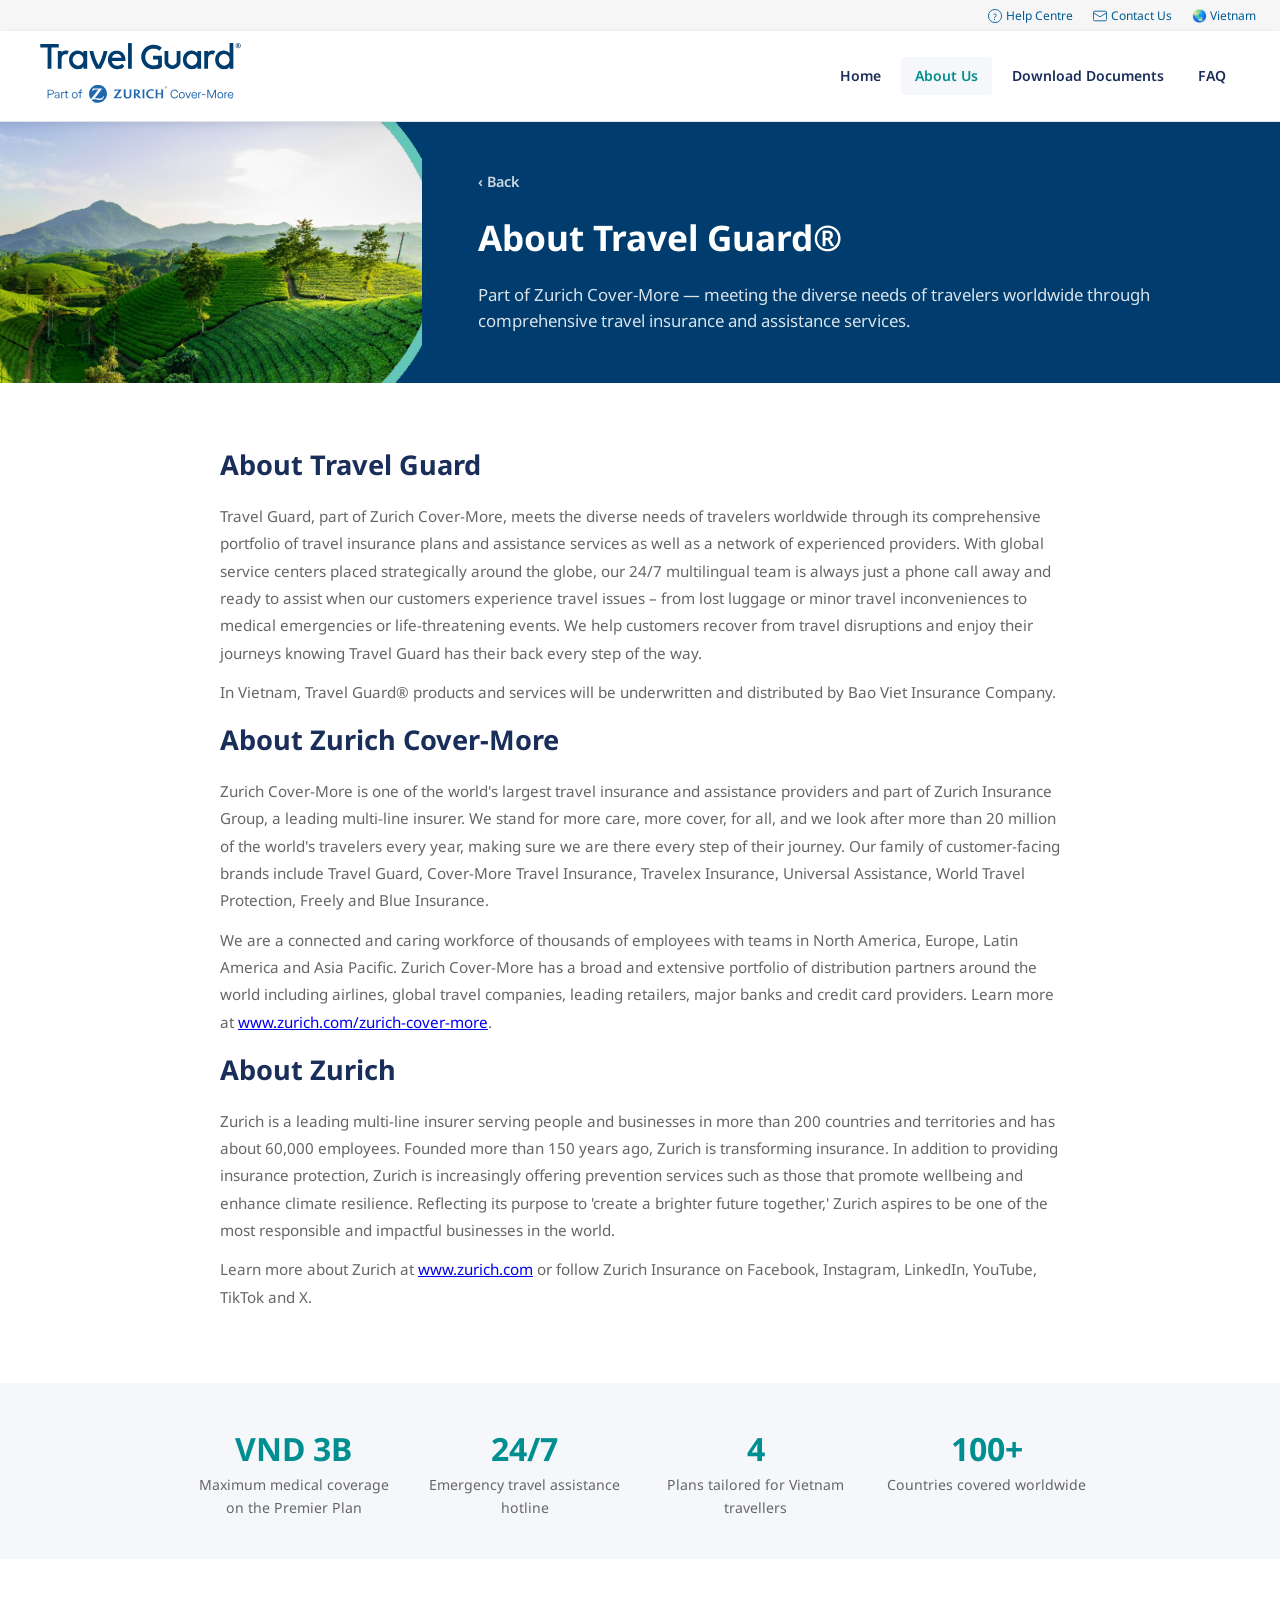
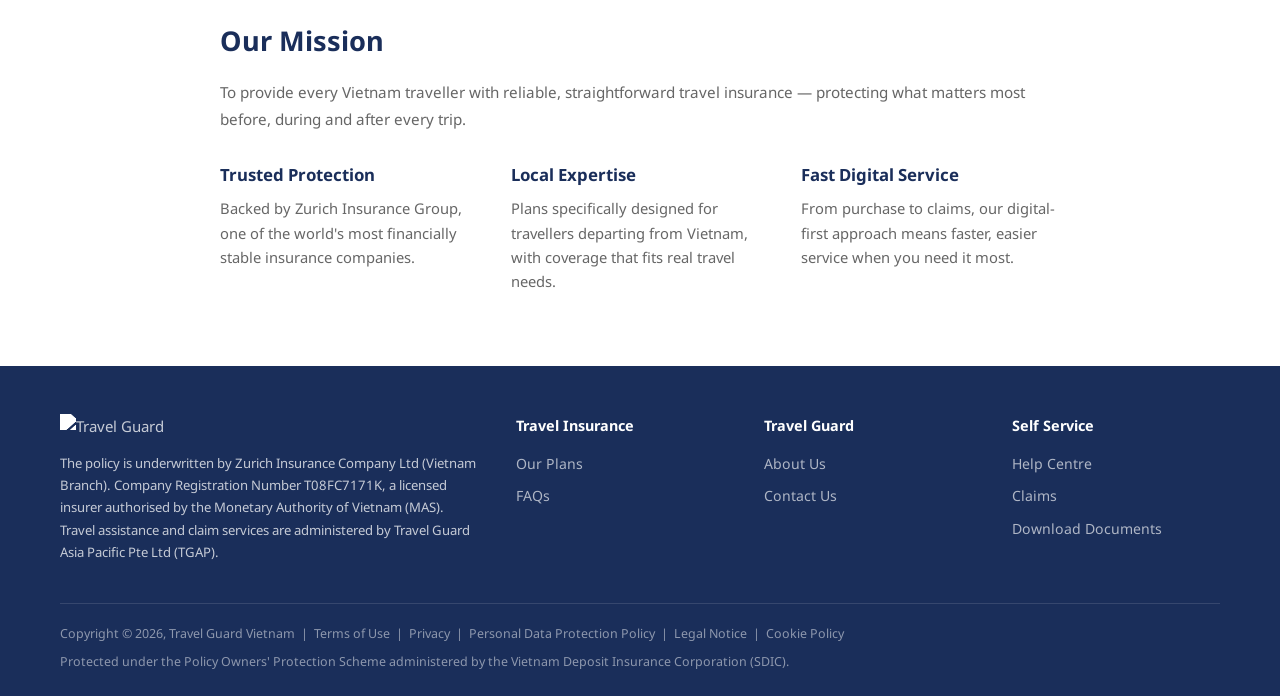
==== commit a7a4c124: "remove golf & cruise menu" ====
--- a/about.html
+++ b/about.html
@@ -81,7 +81,8 @@
         <h1>About Travel Guard®</h1>
         <p>
           Part of Zurich Cover-More — meeting the diverse needs of travelers
-          worldwide through comprehensive travel insurance and assistance services.
+          worldwide through comprehensive travel insurance and assistance
+          services.
         </p>
       </div>
     </div>
@@ -93,16 +94,16 @@
         travelers worldwide through its comprehensive portfolio of travel
         insurance plans and assistance services as well as a network of
         experienced providers. With global service centers placed strategically
-        around the globe, our 24/7 multilingual team is always just a phone
-        call away and ready to assist when our customers experience travel
-        issues – from lost luggage or minor travel inconveniences to medical
-        emergencies or life-threatening events. We help customers recover from
-        travel disruptions and enjoy their journeys knowing Travel Guard has
-        their back every step of the way.
-      </p>
-      <p>
-        In Vietnam, Travel Guard® products and services will be underwritten
-        and distributed by Bao Viet Insurance Company.
+        around the globe, our 24/7 multilingual team is always just a phone call
+        away and ready to assist when our customers experience travel issues –
+        from lost luggage or minor travel inconveniences to medical emergencies
+        or life-threatening events. We help customers recover from travel
+        disruptions and enjoy their journeys knowing Travel Guard has their back
+        every step of the way.
+      </p>
+      <p>
+        In Vietnam, Travel Guard® products and services will be underwritten and
+        distributed by Bao Viet Insurance Company.
       </p>
 
       <h2>About Zurich Cover-More</h2>
@@ -122,7 +123,12 @@
         Cover-More has a broad and extensive portfolio of distribution partners
         around the world including airlines, global travel companies, leading
         retailers, major banks and credit card providers. Learn more at
-        <a href="https://www.zurich.com/zurich-cover-more" target="_blank" rel="noopener">www.zurich.com/zurich-cover-more</a>.
+        <a
+          href="https://www.zurich.com/zurich-cover-more"
+          target="_blank"
+          rel="noopener"
+          >www.zurich.com/zurich-cover-more</a
+        >.
       </p>
 
       <h2>About Zurich</h2>
@@ -132,13 +138,15 @@
         Founded more than 150 years ago, Zurich is transforming insurance. In
         addition to providing insurance protection, Zurich is increasingly
         offering prevention services such as those that promote wellbeing and
-        enhance climate resilience. Reflecting its purpose to 'create a
-        brighter future together,' Zurich aspires to be one of the most
-        responsible and impactful businesses in the world.
+        enhance climate resilience. Reflecting its purpose to 'create a brighter
+        future together,' Zurich aspires to be one of the most responsible and
+        impactful businesses in the world.
       </p>
       <p>
         Learn more about Zurich at
-        <a href="https://www.zurich.com" target="_blank" rel="noopener">www.zurich.com</a>
+        <a href="https://www.zurich.com" target="_blank" rel="noopener"
+          >www.zurich.com</a
+        >
         or follow Zurich Insurance on Facebook, Instagram, LinkedIn, YouTube,
         TikTok and X.
       </p>
@@ -218,8 +226,7 @@
           <h5>Travel Insurance</h5>
           <ul>
             <li><a href="plans.html">Our Plans</a></li>
-            <li><a href="plans.html">Cruise Vacation Benefits</a></li>
-            <li><a href="plans.html">Golf &amp; Sporting Equipment</a></li>
+
             <li><a href="faq.html">FAQs</a></li>
           </ul>
         </div>
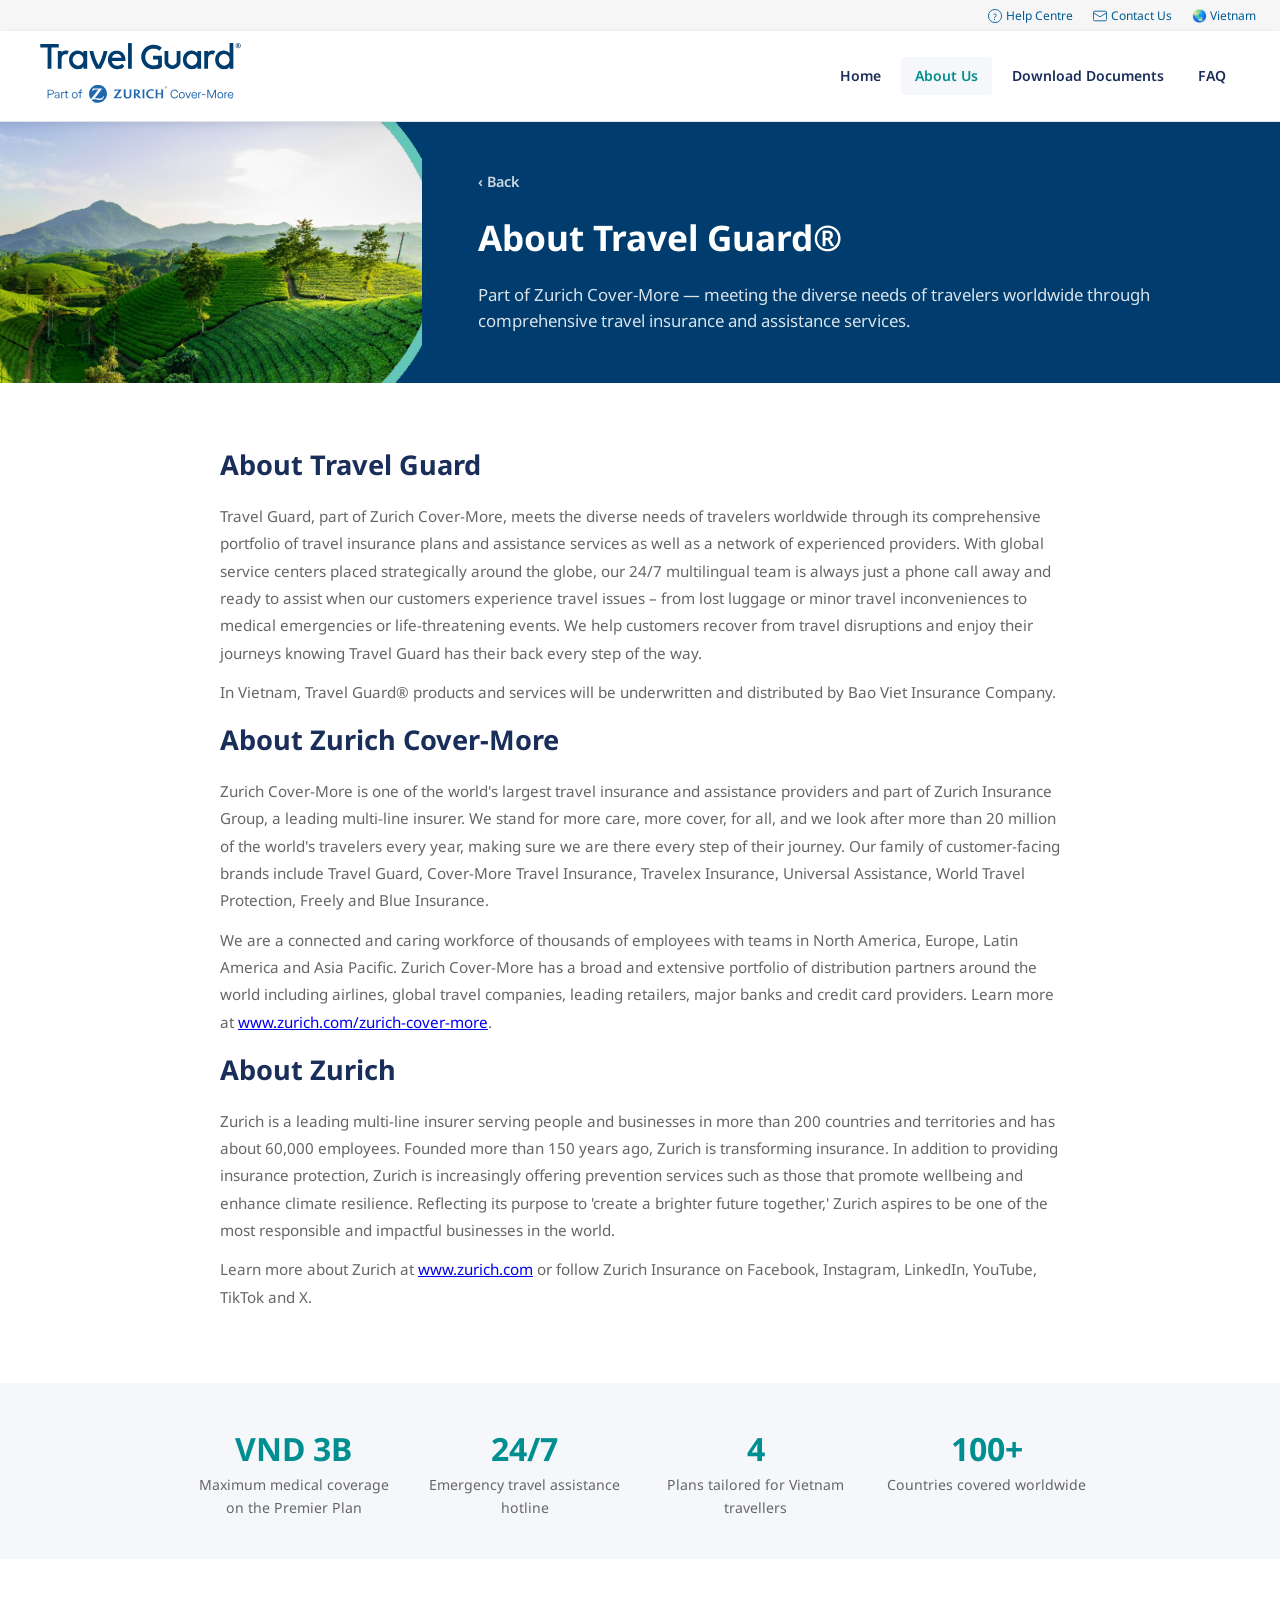
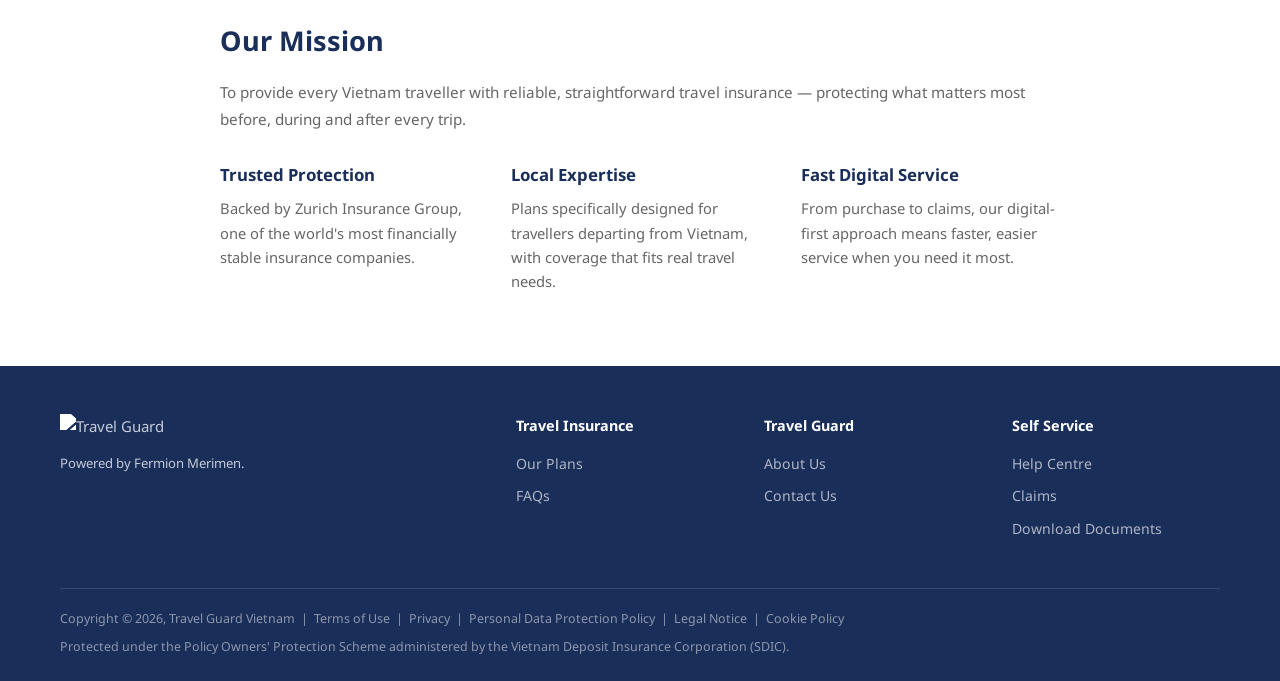
==== commit 946ec9ed: "updated plan table" ====
--- a/about.html
+++ b/about.html
@@ -3,7 +3,7 @@
   <head>
     <meta charset="UTF-8" />
     <meta name="viewport" content="width=device-width, initial-scale=1.0" />
-    <title>About Us – Travel Guard® Direct Vietnam</title>
+    <title>About Us – Travel Guard® Vietnam</title>
     <link rel="preconnect" href="https://fonts.googleapis.com" />
     <link rel="preconnect" href="https://fonts.gstatic.com" crossorigin />
     <link
@@ -214,13 +214,7 @@
             src="https://www.travelguard.com.sg/content/dam/common-logos/zurich/CM_Travel_Guard_v_RGB.svg"
             alt="Travel Guard"
           />
-          <p>
-            The policy is underwritten by Zurich Insurance Company Ltd (Vietnam
-            Branch). Company Registration Number T08FC7171K, a licensed insurer
-            authorised by the Monetary Authority of Vietnam (MAS). Travel
-            assistance and claim services are administered by Travel Guard Asia
-            Pacific Pte Ltd (TGAP).
-          </p>
+          <p>Powered by Fermion Merimen.</p>
         </div>
         <div class="footer-col">
           <h5>Travel Insurance</h5>
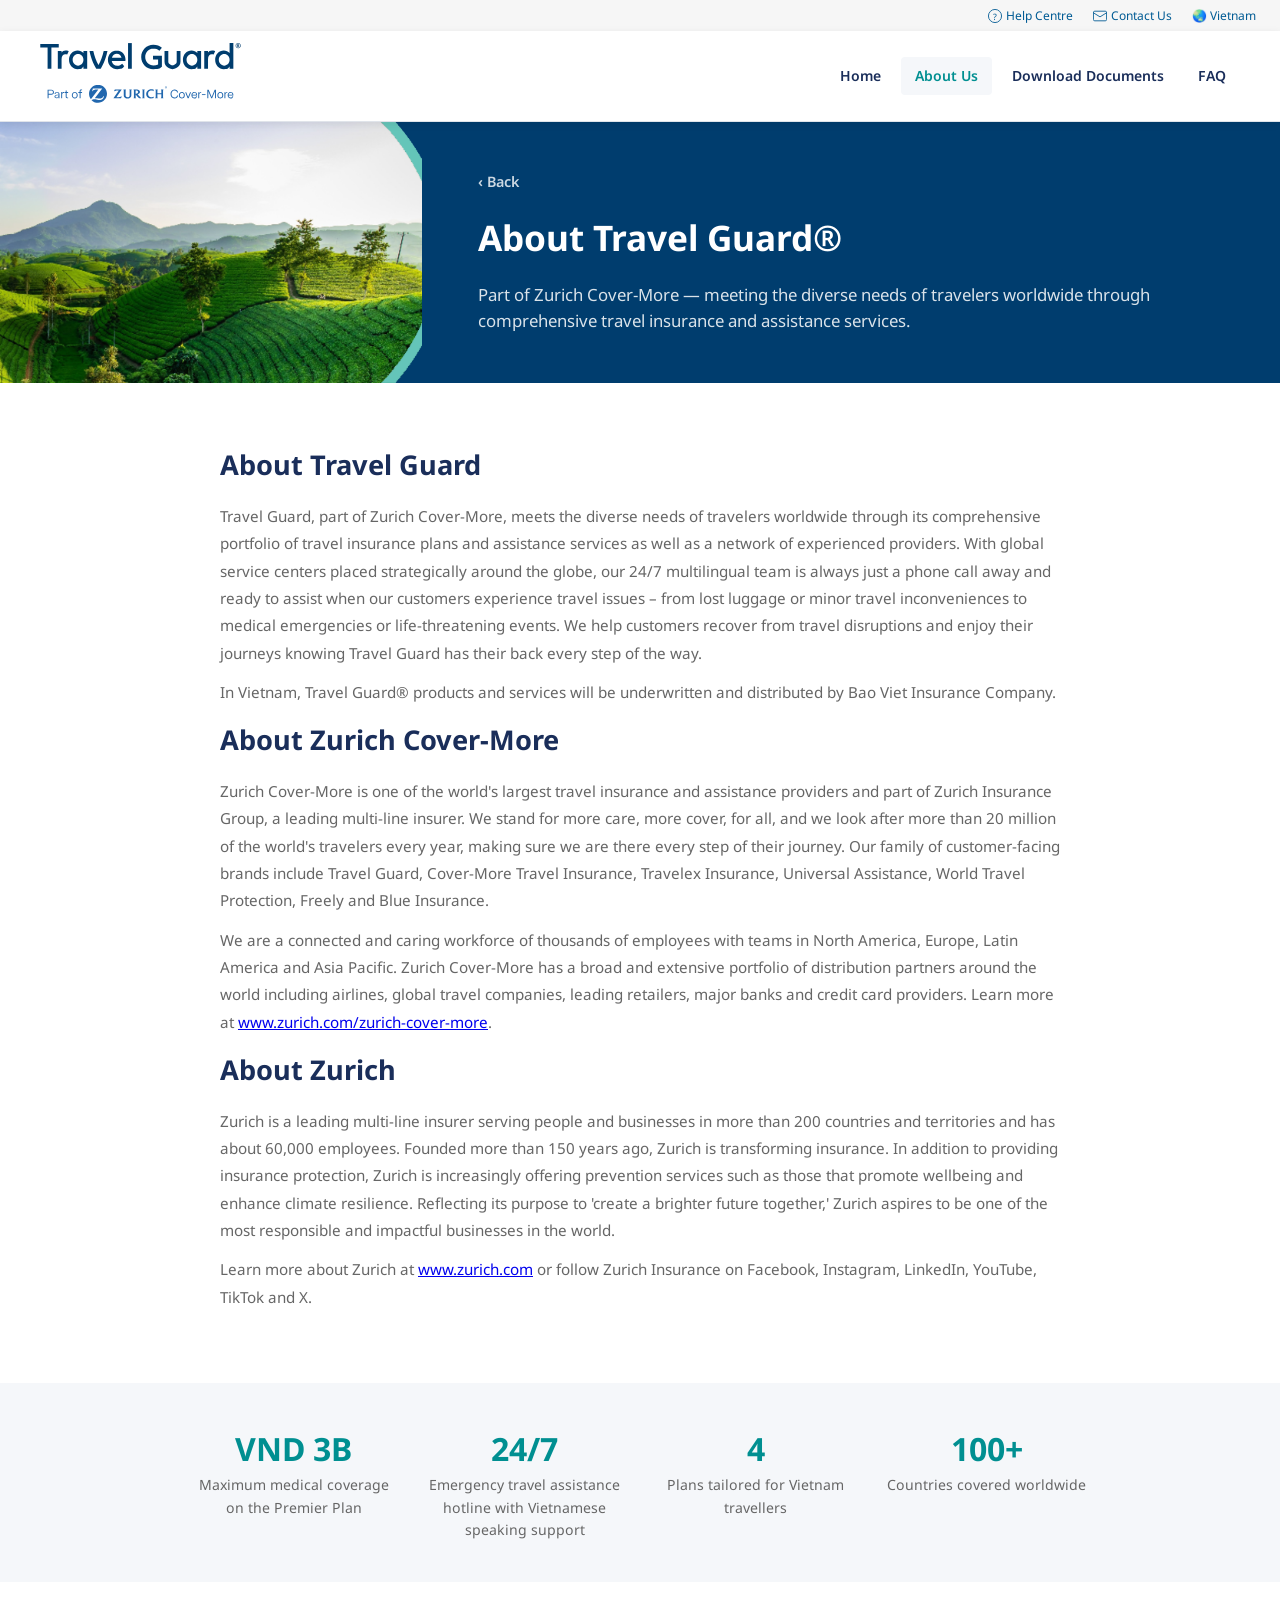
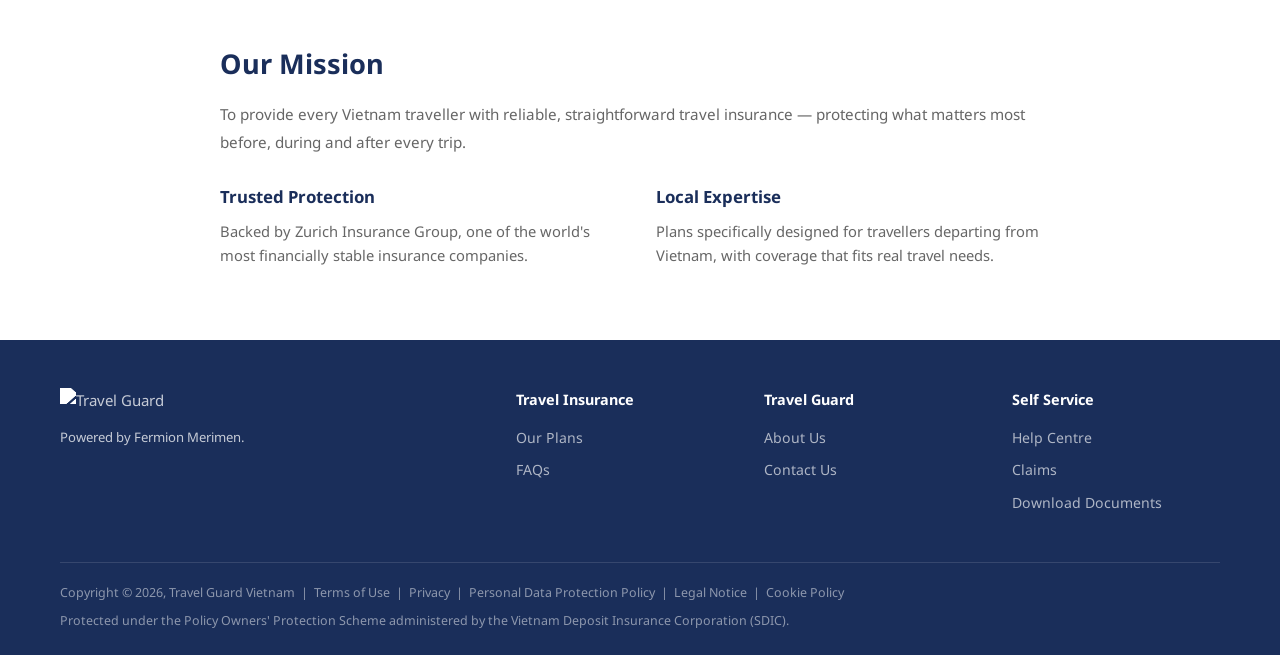
==== commit 3d8ba675: "fixes 12-may-2026" ====
--- a/about.html
+++ b/about.html
@@ -160,7 +160,9 @@
         </div>
         <div class="about-stat">
           <h3>24/7</h3>
-          <p>Emergency travel assistance hotline</p>
+          <p>
+            Emergency travel assistance hotline with Vietnamese speaking support
+          </p>
         </div>
         <div class="about-stat">
           <h3>4</h3>
@@ -194,13 +196,6 @@
           <p>
             Plans specifically designed for travellers departing from Vietnam,
             with coverage that fits real travel needs.
-          </p>
-        </div>
-        <div class="about-mission-item">
-          <h3>Fast Digital Service</h3>
-          <p>
-            From purchase to claims, our digital-first approach means faster,
-            easier service when you need it most.
           </p>
         </div>
       </div>
--- a/css/styles.css
+++ b/css/styles.css
@@ -1,5 +1,3 @@
-@import url('https://fonts.googleapis.com/css2?family=Noto+Sans:ital,wght@0,300;0,400;0,600;0,700;1,400&display=swap');
-
 @font-face {
   font-family: 'Hinge Icons';
   src: url('/fonts/hinge-icons.woff') format('woff'),
@@ -66,7 +64,7 @@
 
 /* ── HERO ── */
 .hero {
-  background: url('/images/homepage-hero.jpg') center 20%/cover no-repeat;
+  background: url('/images/homepage-hero.jpg') center center/cover no-repeat;
   min-height: 560px;
   display: flex;
   align-items: center;
@@ -524,7 +522,7 @@
 .about-stat { text-align: center; }
 .about-stat h3 { font-size: 2rem; color: var(--teal-dark); font-weight: 700; }
 .about-stat p { font-size: 0.88rem; color: var(--text-muted); }
-.about-mission-grid { display: grid; grid-template-columns: 1fr 1fr 1fr; gap: 32px; margin-top: 28px; }
+.about-mission-grid { display: grid; grid-template-columns: 1fr 1fr; gap: 32px; margin-top: 28px; }
 .about-mission-item h3 { font-size: 1.05rem; color: var(--navy); font-weight: 700; margin-bottom: 8px; }
 .about-mission-item p { font-size: 0.92rem; color: var(--text-muted); line-height: 1.65; }
 
